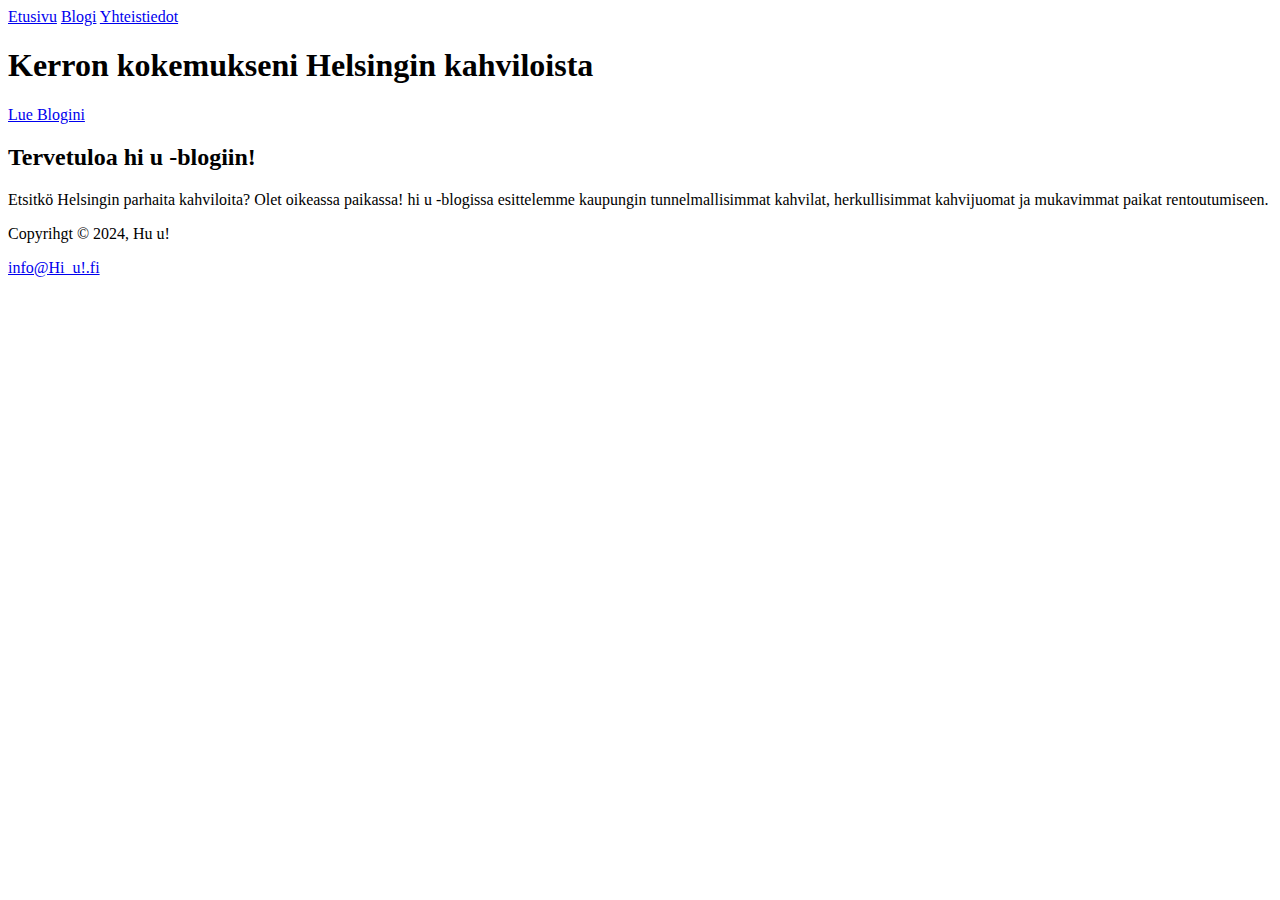
==== blog.html @ afd5f63b "1.2" ====
<!DOCTYPE html>
<html lang="fi">
 <head>
        <title>Blogi kahviloista Helsingissa - Hi u!</title>
      <meta charset="UTF-8">
      <meta name="viewport" content="width=device-width, initial-scale=1.0">
      <meta name="robots" content="noindex">
      <meta name="googlebot" content="noindex">
 </head>

 <body>
    <header id="etusivu">
        <nav>
            <a href="index.html">Etusivu</a>
            <a href="blog.html">Blogi</a>
            <a href="contact.html">Yhteistiedot</a>
        </nav>
        <h1 id="slogan">Kerron kokemukseni Helsingin kahviloista</h1>
        <a href="blog.html" class="toimintakehote">Lue Blogini</a>
    </header>

    <div class="sisältö">

        <h2>Tervetuloa hi u -blogiin!</h2>

        <p class="esittely"> 
            Etsitkö Helsingin parhaita kahviloita? Olet oikeassa paikassa! hi u -blogissa esittelemme kaupungin tunnelmallisimmat kahvilat, herkullisimmat kahvijuomat ja mukavimmat paikat rentoutumiseen.
        </p>
    </div>
    <footer>
        <div>
            <p> Copyrihgt &copy; 2024, Hu u!</p>
        </div>
        <div> 
            <p>
                <a href="mailto:info@Hi_u!.fi">info@Hi_u!.fi</a>
            </p>
        </div>
    </footer>
  </body>
 </html>
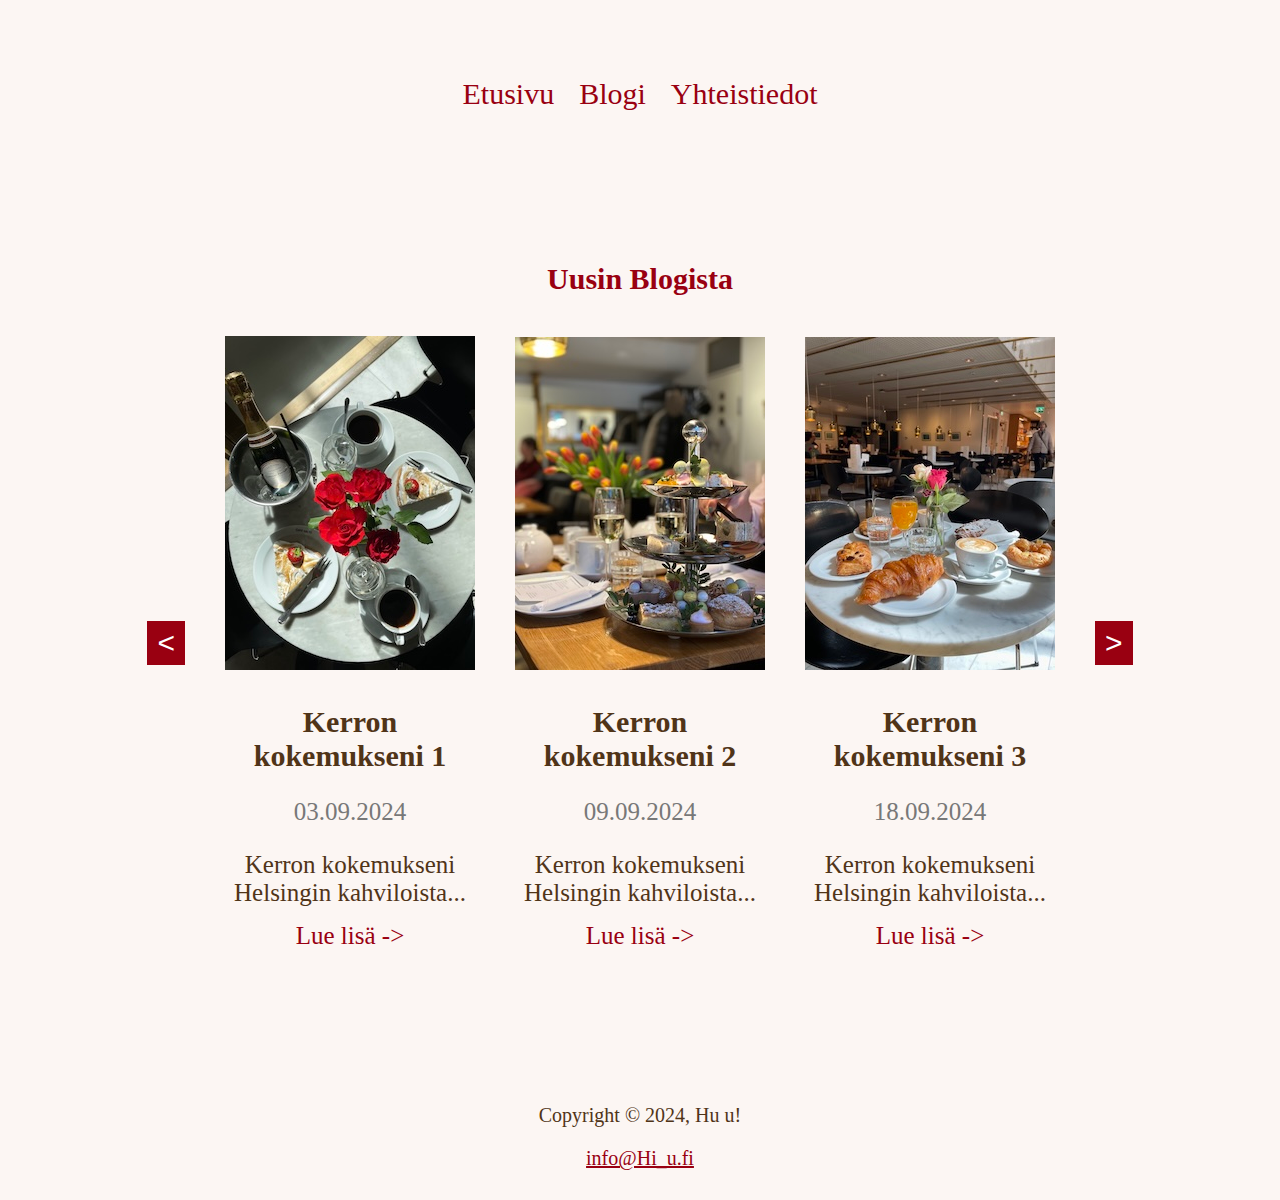
==== commit 43e46d32: "Versio 1.1" ====
--- a/blog.html
+++ b/blog.html
@@ -1,41 +1,63 @@
 <!DOCTYPE html>
 <html lang="fi">
- <head>
-        <title>Blogi kahviloista Helsingissa - Hi u!</title>
-      <meta charset="UTF-8">
-      <meta name="viewport" content="width=device-width, initial-scale=1.0">
-      <meta name="robots" content="noindex">
-      <meta name="googlebot" content="noindex">
- </head>
-
- <body>
-    <header id="etusivu">
+<head>
+    <title>Blogi kahviloista Helsingissa - Hi u!</title>
+    <meta charset="UTF-8">
+    <meta name="viewport" content="width=device-width, initial-scale=1.0">
+    <link rel="stylesheet" href="tyyli.css">
+</head>
+<body>
+    <header>
         <nav>
             <a href="index.html">Etusivu</a>
             <a href="blog.html">Blogi</a>
             <a href="contact.html">Yhteistiedot</a>
         </nav>
-        <h1 id="slogan">Kerron kokemukseni Helsingin kahviloista</h1>
-        <a href="blog.html" class="toimintakehote">Lue Blogini</a>
     </header>
 
-    <div class="sisältö">
+    <section class="blog">
+        <h2>Uusin Blogista</h2>
+        
+        <div class="blog-carousel">
+            <button class="carousel-btn left-btn"></button>
+    
+            <div class="blog-post">
+                <div class="post-image">
+                    <img src="Kuva_1.jpg" alt="Hi u logo">
+                </div>
+                <h3>Kerron kokemukseni 1</h3>
+                <p class="post-date">03.09.2024</p>
+                <p>Kerron kokemukseni Helsingin kahviloista...</p>
+                <a href="#" class="read-more">Lue lisä -></a>
+            </div>
 
-        <h2>Tervetuloa hi u -blogiin!</h2>
+            <div class="blog-post">
+                <div class="post-image">
+                    <img src="Kuva2.jpg" alt="Hi u logo">
+                </div>
+                <h3>Kerron kokemukseni 2</h3>
+                <p class="post-date">09.09.2024</p>
+                <p>Kerron kokemukseni Helsingin kahviloista...</p>
+                <a href="#" class="read-more">Lue lisä -></a>
+            </div>
 
-        <p class="esittely"> 
-            Etsitkö Helsingin parhaita kahviloita? Olet oikeassa paikassa! hi u -blogissa esittelemme kaupungin tunnelmallisimmat kahvilat, herkullisimmat kahvijuomat ja mukavimmat paikat rentoutumiseen.
-        </p>
-    </div>
+            <div class="blog-post">
+                <div class="post-image"> 
+                    <img src="Kuva3.jpg" alt="Hi u logo">
+                </div> 
+                <h3>Kerron kokemukseni 3</h3>
+                <p class="post-date">18.09.2024</p>
+                <p>Kerron kokemukseni Helsingin kahviloista...</p>
+                <a href="#" class="read-more">Lue lisä -></a>
+            </div>
+
+            <button class="carousel-btn right-btn"></button>
+        </div>
+    </section>
+
     <footer>
-        <div>
-            <p> Copyrihgt &copy; 2024, Hu u!</p>
-        </div>
-        <div> 
-            <p>
-                <a href="mailto:info@Hi_u!.fi">info@Hi_u!.fi</a>
-            </p>
-        </div>
+        <p>Copyright &copy; 2024, Hu u!</p>
+        <p><a href="mailto:info@Hi_u.fi">info@Hi_u.fi</a></p>
     </footer>
-  </body>
- </html>+</body>
+</html>
--- a/tyyli.css
+++ b/tyyli.css
@@ -0,0 +1,253 @@
+body {
+    color: rgb(80,52,24);
+    background-color: rgb(252,246,243);
+    font-family: 'Times New Roman', Times, serif;
+    font-size: 30px; /* Default font size for readability */
+    margin: 0; 
+    text-align: center;
+}
+
+header {
+    display: flex;
+    flex-direction: row;
+    width: 100%;
+    justify-content: space-between;
+    align-items: center;
+    margin-bottom: 50px;
+    padding-top: 5%;
+}
+
+footer {
+    color: rgb(80,52,24);
+    font-family: 'Times New Roman', Times, serif;
+    font-size: 20px; /* Default font size for readability */
+    margin: 0; 
+    text-align: center;
+}
+
+nav {
+    justify-content: space-between;
+    align-items: center;
+    margin: 1%;
+    width: 100%;
+}
+
+nav a {
+    margin: 10px; /* Adjusted margin for mobile */
+    text-decoration: none;
+    font-size: 30px; /* Default font size for readability */
+    color: rgb(153, 0, 17);
+}
+
+nav a:hover {
+    text-decoration: underline;
+}
+
+.logo img {
+    width: 25%; /* Adjusted for mobile view */
+    height: auto;
+    margin-bottom: 0;
+}
+
+#slogan {
+    font-size: 45px; /* Adjusted for mobile */
+    color: rgb(153, 0, 17);
+    margin: 1px;
+}
+
+.button {
+    display: inline-block;
+    background-color: rgb(153, 0, 17);
+    color: rgb(252,246,243);
+    padding: 10px 20px; /* Adjusted for mobile*/ 
+    font-size: 30px; /* Adjusted for mobile*/ 
+    text-decoration: none;
+    border-radius: 30px;
+    margin-top: 5%;
+}
+
+.button:hover {
+    background-color: rgb(120, 0, 13);
+}
+/* Update button styles */
+.carousel-btn {
+    background-color: transparent; /* No background */
+    color: rgb(153, 0, 17); /* Red color for text */
+    border: none; /* Remove border */
+    padding: 0; /* Remove padding */
+    font-size: 30px; /* Adjust size for visibility */
+    cursor: pointer; /* Change cursor to pointer */
+    width: auto; /* Automatic width */
+    height: auto; /* Automatic height */
+    margin: 0 10px; /* Space between buttons */
+}
+
+.carousel-btn::before {
+    content: "<"; /* Left button */
+    display: inline-block; /* Display inline */
+    font-size: 30px; /* Adjust size as needed */
+}
+
+.carousel-btn.right-btn::before {
+    content: ">"; /* Right button */
+}
+
+.content {
+    padding: 20px; /* Adjusted for mobile */
+}
+
+.content h1 {
+    font-size: 40px; /* Adjusted for mobile */
+    color: rgb(153, 0, 17);
+}
+
+.content p {
+    font-size: 25px; /* Adjusted for mobile */
+}
+
+footer {
+    background-color: rgb(252,246,243);
+    padding: 10px 0; /* Adjusted for mobile */
+}
+
+footer p {
+    font-size: 20px; /* Adjusted for mobile */
+    color: rgb(80, 52, 24);
+}
+
+footer a {
+    color: rgb(153, 0, 17); /* Set email link color to red */
+}
+
+
+.blog {
+    padding: 5%;
+}
+
+.blog h2 {
+    font-size: 30px; /* Adjusted for mobile */
+    color: rgb(153, 0, 17);
+    margin-bottom: 30px;
+}
+
+.blog-carousel {
+    display: flex;
+    justify-content: center;
+    align-items: center;
+    gap: 20px;
+    margin-bottom: 50px;
+}
+
+.carousel-btn {
+    background-color: rgb(153, 0, 17);
+    color: white;
+    border: none;
+    padding: 5px 10px; /* Adjusted for mobile */
+    font-size: 18px; /* Adjusted for mobile */
+    cursor: pointer;
+}
+
+.carousel-btn:hover {
+    background-color: rgb(120, 0, 13);
+}
+
+.blog-post {
+    padding: 10px; /* Adjusted for mobile */
+    text-align: center;
+    width: 100%; /* Full width for mobile */
+}
+
+.post-image {
+    max-width: 100%; /* Responsive image */
+    height: auto; /* Maintain aspect ratio */
+    /*background-color: rgb(80, 52, 24);*/
+    margin-bottom: 15px;
+}
+
+.blog-post h3 {
+    font-size: 30px; /* Adjusted for mobile */
+    color: rgb(80, 52, 24);
+    margin-bottom: 10px;
+}
+
+.post-date {
+    font-size: 15px;
+    color: rgb(120, 120, 120);
+    margin-bottom: 10px;
+}
+
+.blog-post p {
+    font-size: 25px; /* Adjusted for mobile */
+    margin-bottom: 15px;
+}
+
+.read-more {
+    font-size: 25px; /* Adjusted for mobile */
+    color: rgb(153, 0, 17);
+    text-decoration: none;
+}
+
+.read-more:hover {
+    text-decoration: underline;
+}
+
+main {
+    flex: 1;
+    display: flex;
+    justify-content: center;
+    align-items: center;
+    padding: 20px;
+}
+
+.flex-container {
+    display: flex;
+    align-items: flex-start; 
+    margin-top: 20px;
+}
+
+.image {
+    margin-right: 20px; 
+}
+
+.description {
+    max-width: 600px; 
+    text-align: left; 
+    margin-left: 15%;
+}
+
+/* Responsive Styles */
+@media (max-width: 700px) {
+    body {
+        font-size: 16px; /* Font size for mobile */
+    }
+    header {
+        flex-direction: column;
+    }
+    .blog-carousel {
+        flex-direction: column; /* Change to column layout */
+        align-items: flex-start; /* Align items to the start */
+    }
+
+    .carousel-btn {
+        margin-top: 20px; /* Add space above buttons */
+    }
+    .logo img {
+        width: 50%; /* Increase size for mobile */
+    }
+}
+
+@media (min-width: 1200px) {
+    body {
+        font-size: 20px; /* Font size for laptop */
+    }
+    .content {
+        padding: 40px 10%; /* More padding for larger screens */
+    }
+    .blog-post {
+        width: 250px; /* Set a fixed width for blog posts */
+    }
+    .button {
+        padding: 15px 30px; /* Increase padding for bigger button */
+        font-size: 35px; /* Increase font size */
+    }
+}
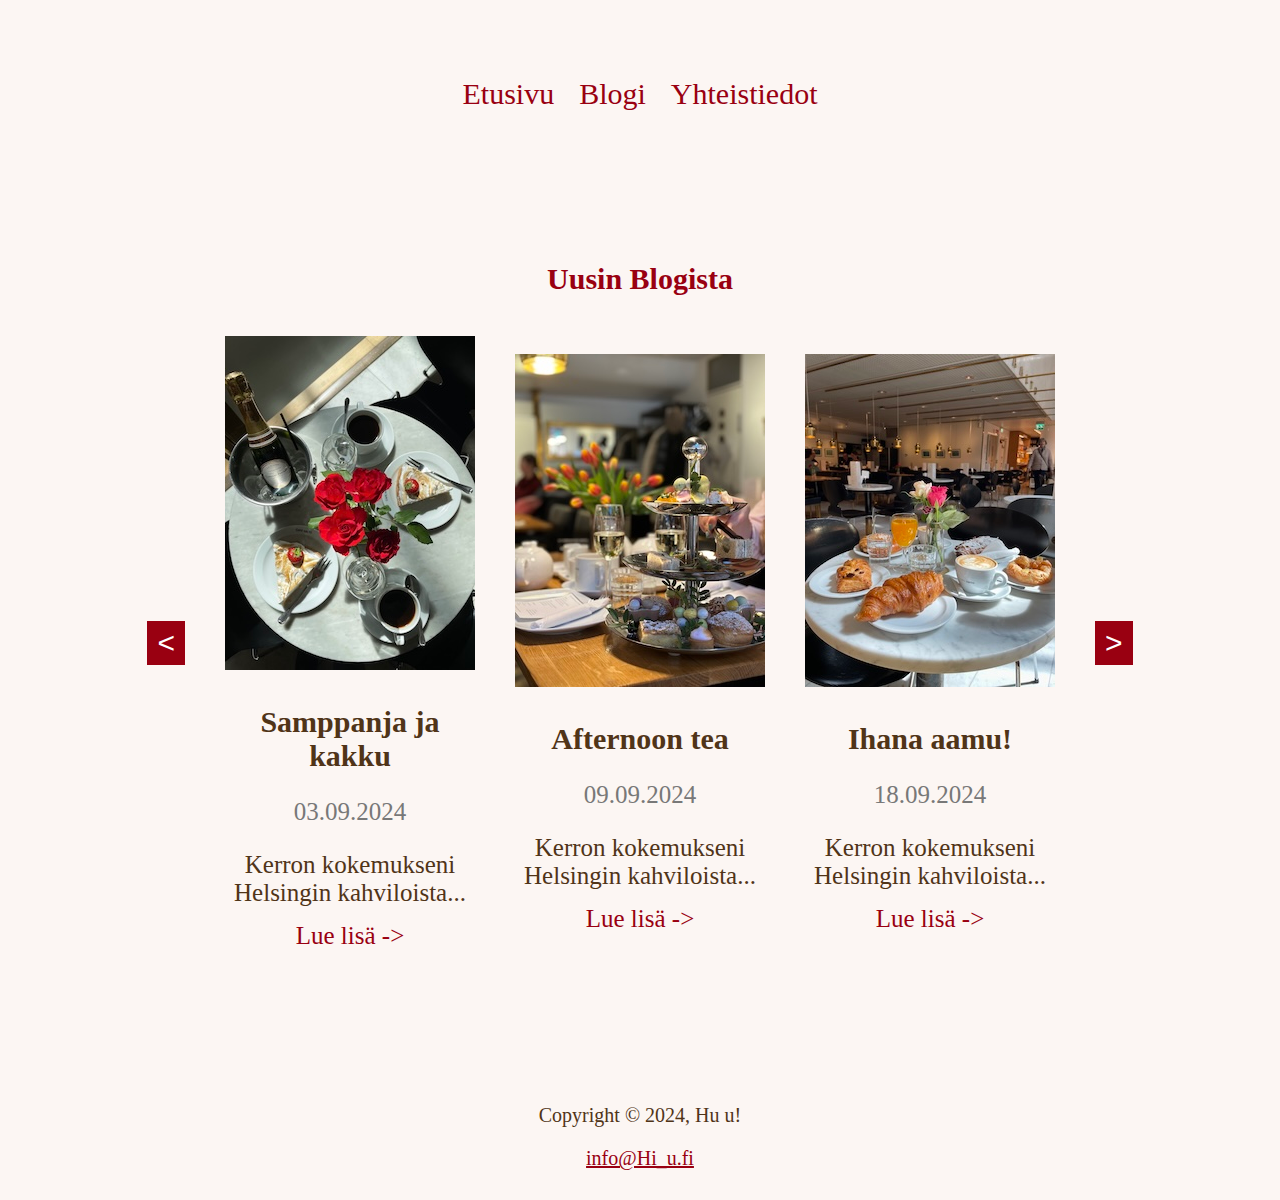
==== commit 62b87bd4: "Versio 2.2" ====
--- a/blog.html
+++ b/blog.html
@@ -23,9 +23,9 @@
     
             <div class="blog-post">
                 <div class="post-image">
-                    <img src="Kuva_1.jpg" alt="Hi u logo">
+                    <img src="Kuva_1.jpg" alt="Kuva kahvilasta, jossa on kakkuja, kahvia, samppanjaa ja punaiset kukat keskellä.">
                 </div>
-                <h3>Kerron kokemukseni 1</h3>
+                <h3>Samppanja ja kakku</h3>
                 <p class="post-date">03.09.2024</p>
                 <p>Kerron kokemukseni Helsingin kahviloista...</p>
                 <a href="#" class="read-more">Lue lisä -></a>
@@ -33,9 +33,9 @@
 
             <div class="blog-post">
                 <div class="post-image">
-                    <img src="Kuva2.jpg" alt="Hi u logo">
+                    <img src="Kuva2.jpg" alt="Kuva iltapäiväteestä.">
                 </div>
-                <h3>Kerron kokemukseni 2</h3>
+                <h3>Afternoon tea</h3>
                 <p class="post-date">09.09.2024</p>
                 <p>Kerron kokemukseni Helsingin kahviloista...</p>
                 <a href="#" class="read-more">Lue lisä -></a>
@@ -43,9 +43,9 @@
 
             <div class="blog-post">
                 <div class="post-image"> 
-                    <img src="Kuva3.jpg" alt="Hi u logo">
+                    <img src="Kuva3.jpg" alt="Kuva, jossa on leivonnaisia ja kahvia.">
                 </div> 
-                <h3>Kerron kokemukseni 3</h3>
+                <h3>Ihana aamu!</h3>
                 <p class="post-date">18.09.2024</p>
                 <p>Kerron kokemukseni Helsingin kahviloista...</p>
                 <a href="#" class="read-more">Lue lisä -></a>
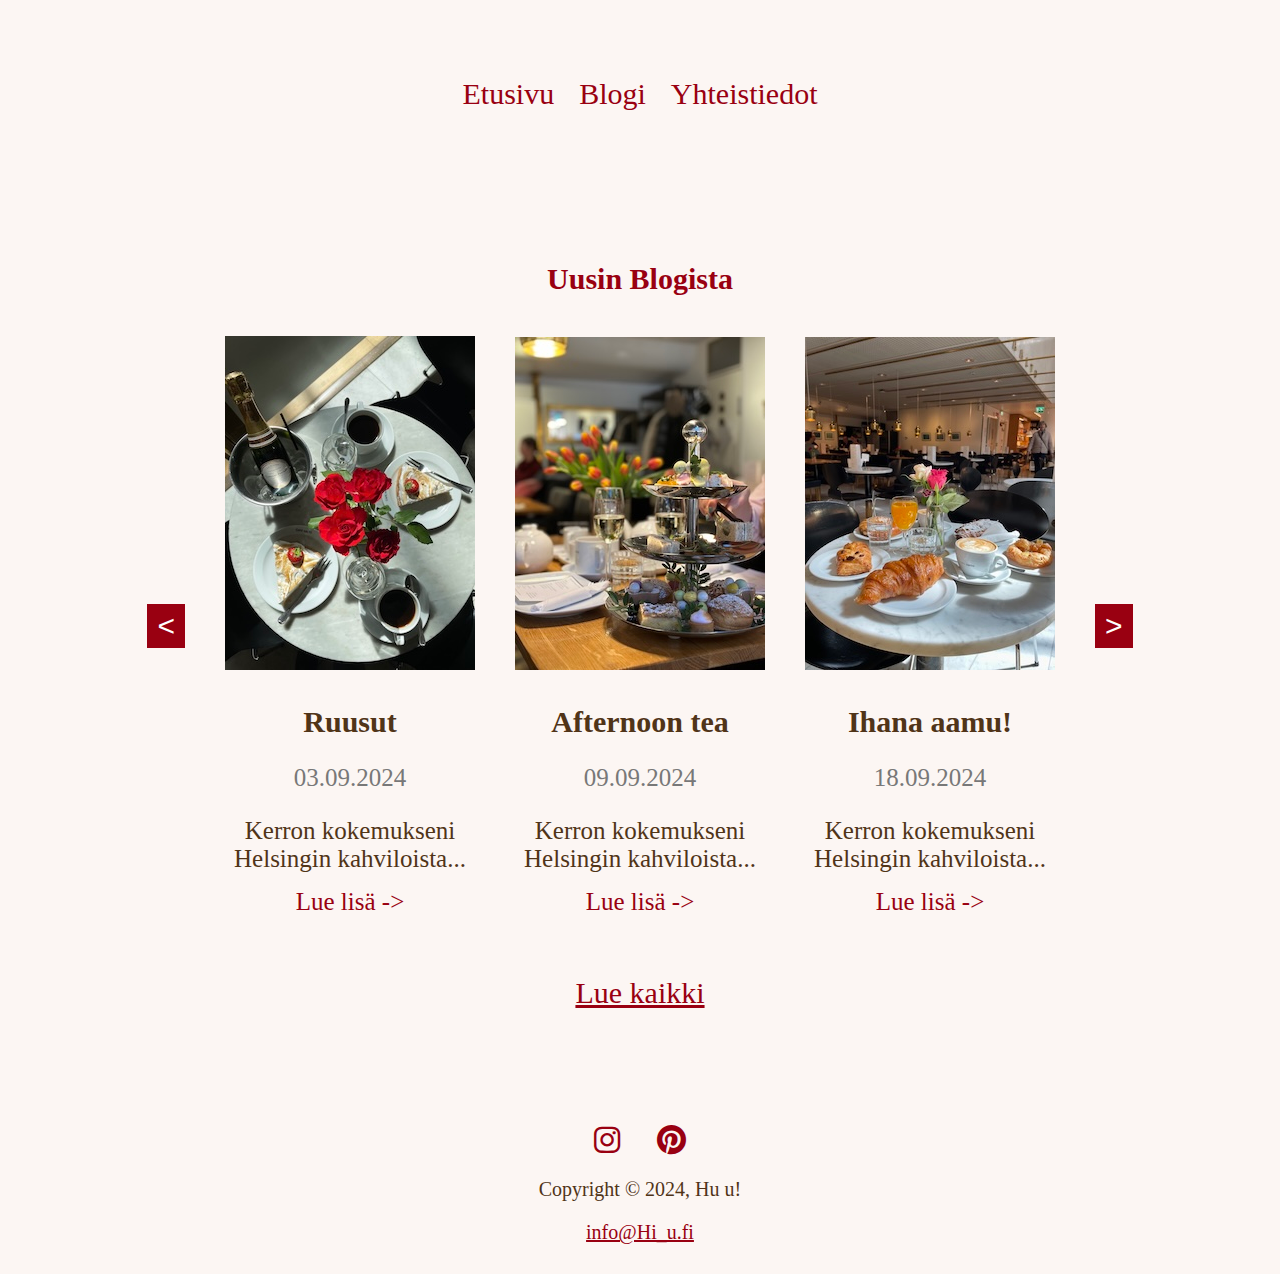
==== commit 4a339caf: "Versio 3" ====
--- a/blog.html
+++ b/blog.html
@@ -5,6 +5,7 @@
     <meta charset="UTF-8">
     <meta name="viewport" content="width=device-width, initial-scale=1.0">
     <link rel="stylesheet" href="tyyli.css">
+    <link rel="stylesheet" href="https://cdnjs.cloudflare.com/ajax/libs/font-awesome/6.0.0-beta3/css/all.min.css">
 </head>
 <body>
     <header>
@@ -25,7 +26,7 @@
                 <div class="post-image">
                     <img src="Kuva_1.jpg" alt="Kuva kahvilasta, jossa on kakkuja, kahvia, samppanjaa ja punaiset kukat keskellä.">
                 </div>
-                <h3>Samppanja ja kakku</h3>
+                <h3>Ruusut</h3>
                 <p class="post-date">03.09.2024</p>
                 <p>Kerron kokemukseni Helsingin kahviloista...</p>
                 <a href="#" class="read-more">Lue lisä -></a>
@@ -53,9 +54,20 @@
 
             <button class="carousel-btn right-btn"></button>
         </div>
+
+        <a href="#" class="read-all">Lue kaikki</a>
+
     </section>
 
     <footer>
+        <div class="social-media">
+            <a href="https://www.instagram.com" target="_blank" class="social-icon">
+                <i class="fab fa-instagram"></i>
+            </a>
+            <a href="https://www.pinterest.com" target="_blank" class="social-icon">
+                <i class="fab fa-pinterest"></i>
+            </a>
+        </div>
         <p>Copyright &copy; 2024, Hu u!</p>
         <p><a href="mailto:info@Hi_u.fi">info@Hi_u.fi</a></p>
     </footer>
--- a/tyyli.css
+++ b/tyyli.css
@@ -2,7 +2,7 @@
     color: rgb(80,52,24);
     background-color: rgb(252,246,243);
     font-family: 'Times New Roman', Times, serif;
-    font-size: 30px; /* Default font size for readability */
+    font-size: 30px; 
     margin: 0; 
     text-align: center;
 }
@@ -20,7 +20,7 @@
 footer {
     color: rgb(80,52,24);
     font-family: 'Times New Roman', Times, serif;
-    font-size: 20px; /* Default font size for readability */
+    font-size: 20px; 
     margin: 0; 
     text-align: center;
 }
@@ -33,9 +33,9 @@
 }
 
 nav a {
-    margin: 10px; /* Adjusted margin for mobile */
+    margin: 10px; 
     text-decoration: none;
-    font-size: 30px; /* Default font size for readability */
+    font-size: 30px; 
     color: rgb(153, 0, 17);
 }
 
@@ -44,13 +44,13 @@
 }
 
 .logo img {
-    width: 25%; /* Adjusted for mobile view */
+    width: 25%; 
     height: auto;
     margin-bottom: 0;
 }
 
 #slogan {
-    font-size: 45px; /* Adjusted for mobile */
+    font-size: 45px;
     color: rgb(153, 0, 17);
     margin: 1px;
 }
@@ -59,8 +59,8 @@
     display: inline-block;
     background-color: rgb(153, 0, 17);
     color: rgb(252,246,243);
-    padding: 10px 20px; /* Adjusted for mobile*/ 
-    font-size: 30px; /* Adjusted for mobile*/ 
+    padding: 10px 20px; 
+    font-size: 30px; 
     text-decoration: none;
     border-radius: 30px;
     margin-top: 5%;
@@ -69,54 +69,54 @@
 .button:hover {
     background-color: rgb(120, 0, 13);
 }
-/* Update button styles */
+
 .carousel-btn {
-    background-color: transparent; /* No background */
-    color: rgb(153, 0, 17); /* Red color for text */
-    border: none; /* Remove border */
-    padding: 0; /* Remove padding */
-    font-size: 30px; /* Adjust size for visibility */
-    cursor: pointer; /* Change cursor to pointer */
-    width: auto; /* Automatic width */
-    height: auto; /* Automatic height */
-    margin: 0 10px; /* Space between buttons */
+    background-color: transparent; 
+    color: rgb(153, 0, 17);
+    border: none; 
+    padding: 0; 
+    font-size: 30px;
+    cursor: pointer; 
+    width: auto; 
+    height: auto; 
+    margin: 0 10px; 
 }
 
 .carousel-btn::before {
-    content: "<"; /* Left button */
-    display: inline-block; /* Display inline */
-    font-size: 30px; /* Adjust size as needed */
+    content: "<"; 
+    display: inline-block; 
+    font-size: 30px; 
 }
 
 .carousel-btn.right-btn::before {
-    content: ">"; /* Right button */
+    content: ">";
 }
 
 .content {
-    padding: 20px; /* Adjusted for mobile */
+    padding: 20px; 
 }
 
 .content h1 {
-    font-size: 40px; /* Adjusted for mobile */
+    font-size: 40px;
     color: rgb(153, 0, 17);
 }
 
 .content p {
-    font-size: 25px; /* Adjusted for mobile */
+    font-size: 25px; 
 }
 
 footer {
     background-color: rgb(252,246,243);
-    padding: 10px 0; /* Adjusted for mobile */
+    padding: 10px 0; 
 }
 
 footer p {
-    font-size: 20px; /* Adjusted for mobile */
+    font-size: 20px;
     color: rgb(80, 52, 24);
 }
 
 footer a {
-    color: rgb(153, 0, 17); /* Set email link color to red */
+    color: rgb(153, 0, 17); 
 }
 
 
@@ -125,7 +125,7 @@
 }
 
 .blog h2 {
-    font-size: 30px; /* Adjusted for mobile */
+    font-size: 30px; 
     color: rgb(153, 0, 17);
     margin-bottom: 30px;
 }
@@ -142,8 +142,8 @@
     background-color: rgb(153, 0, 17);
     color: white;
     border: none;
-    padding: 5px 10px; /* Adjusted for mobile */
-    font-size: 18px; /* Adjusted for mobile */
+    padding: 5px 10px;
+    font-size: 18px; 
     cursor: pointer;
 }
 
@@ -152,20 +152,20 @@
 }
 
 .blog-post {
-    padding: 10px; /* Adjusted for mobile */
+    padding: 10px;
     text-align: center;
-    width: 100%; /* Full width for mobile */
+    width: 100%; 
 }
 
 .post-image {
-    max-width: 100%; /* Responsive image */
-    height: auto; /* Maintain aspect ratio */
+    max-width: 100%; 
+    height: auto; 
     /*background-color: rgb(80, 52, 24);*/
     margin-bottom: 15px;
 }
 
 .blog-post h3 {
-    font-size: 30px; /* Adjusted for mobile */
+    font-size: 30px; 
     color: rgb(80, 52, 24);
     margin-bottom: 10px;
 }
@@ -177,12 +177,12 @@
 }
 
 .blog-post p {
-    font-size: 25px; /* Adjusted for mobile */
+    font-size: 25px;
     margin-bottom: 15px;
 }
 
 .read-more {
-    font-size: 25px; /* Adjusted for mobile */
+    font-size: 25px; 
     color: rgb(153, 0, 17);
     text-decoration: none;
 }
@@ -190,7 +190,13 @@
 .read-more:hover {
     text-decoration: underline;
 }
-
+.read-all {
+    display: block; 
+    color: rgb(153, 0, 17); 
+    font-size: 30px;  
+    margin: 20px auto; 
+    max-width: 300px; 
+}
 main {
     flex: 1;
     display: flex;
@@ -214,40 +220,70 @@
     text-align: left; 
     margin-left: 15%;
 }
-
-/* Responsive Styles */
+.social-media {
+    margin-top: 20px; 
+}
+
+.social-icon {
+    font-size: 30px; 
+    margin: 0 15px; 
+    color: rgb(153, 0, 17);
+    text-decoration: none; 
+}
+
+.social-icon:hover {
+    color: rgb(120, 0, 13); 
+}
+
+
 @media (max-width: 700px) {
     body {
-        font-size: 16px; /* Font size for mobile */
+        font-size: 16px; 
     }
     header {
         flex-direction: column;
     }
     .blog-carousel {
-        flex-direction: column; /* Change to column layout */
-        align-items: flex-start; /* Align items to the start */
+        flex-direction: column; 
+        align-items: flex-start;
     }
 
     .carousel-btn {
-        margin-top: 20px; /* Add space above buttons */
+        display: none; 
     }
     .logo img {
-        width: 50%; /* Increase size for mobile */
-    }
+        width: 50%; 
+    }
+    .flex-container {
+        flex-direction: column; 
+        align-items: center; 
+        width: 100%;
+        text-align: center;
+    }
+    .flex-container img {
+        width: 100%
+        margin-bottom: 20px;
+    }
+    .description {
+        width: 100%;
+        text-align: center; 
+        padding: 0 10px;
+    }
+
 }
 
 @media (min-width: 1200px) {
     body {
-        font-size: 20px; /* Font size for laptop */
+        font-size: 20px; 
     }
     .content {
-        padding: 40px 10%; /* More padding for larger screens */
+        padding: 40px 10%; 
     }
     .blog-post {
-        width: 250px; /* Set a fixed width for blog posts */
+        width: 250px; 
     }
     .button {
-        padding: 15px 30px; /* Increase padding for bigger button */
-        font-size: 35px; /* Increase font size */
-    }
-}
+        padding: 15px 30px;
+        font-size: 35px; 
+    }
+}
